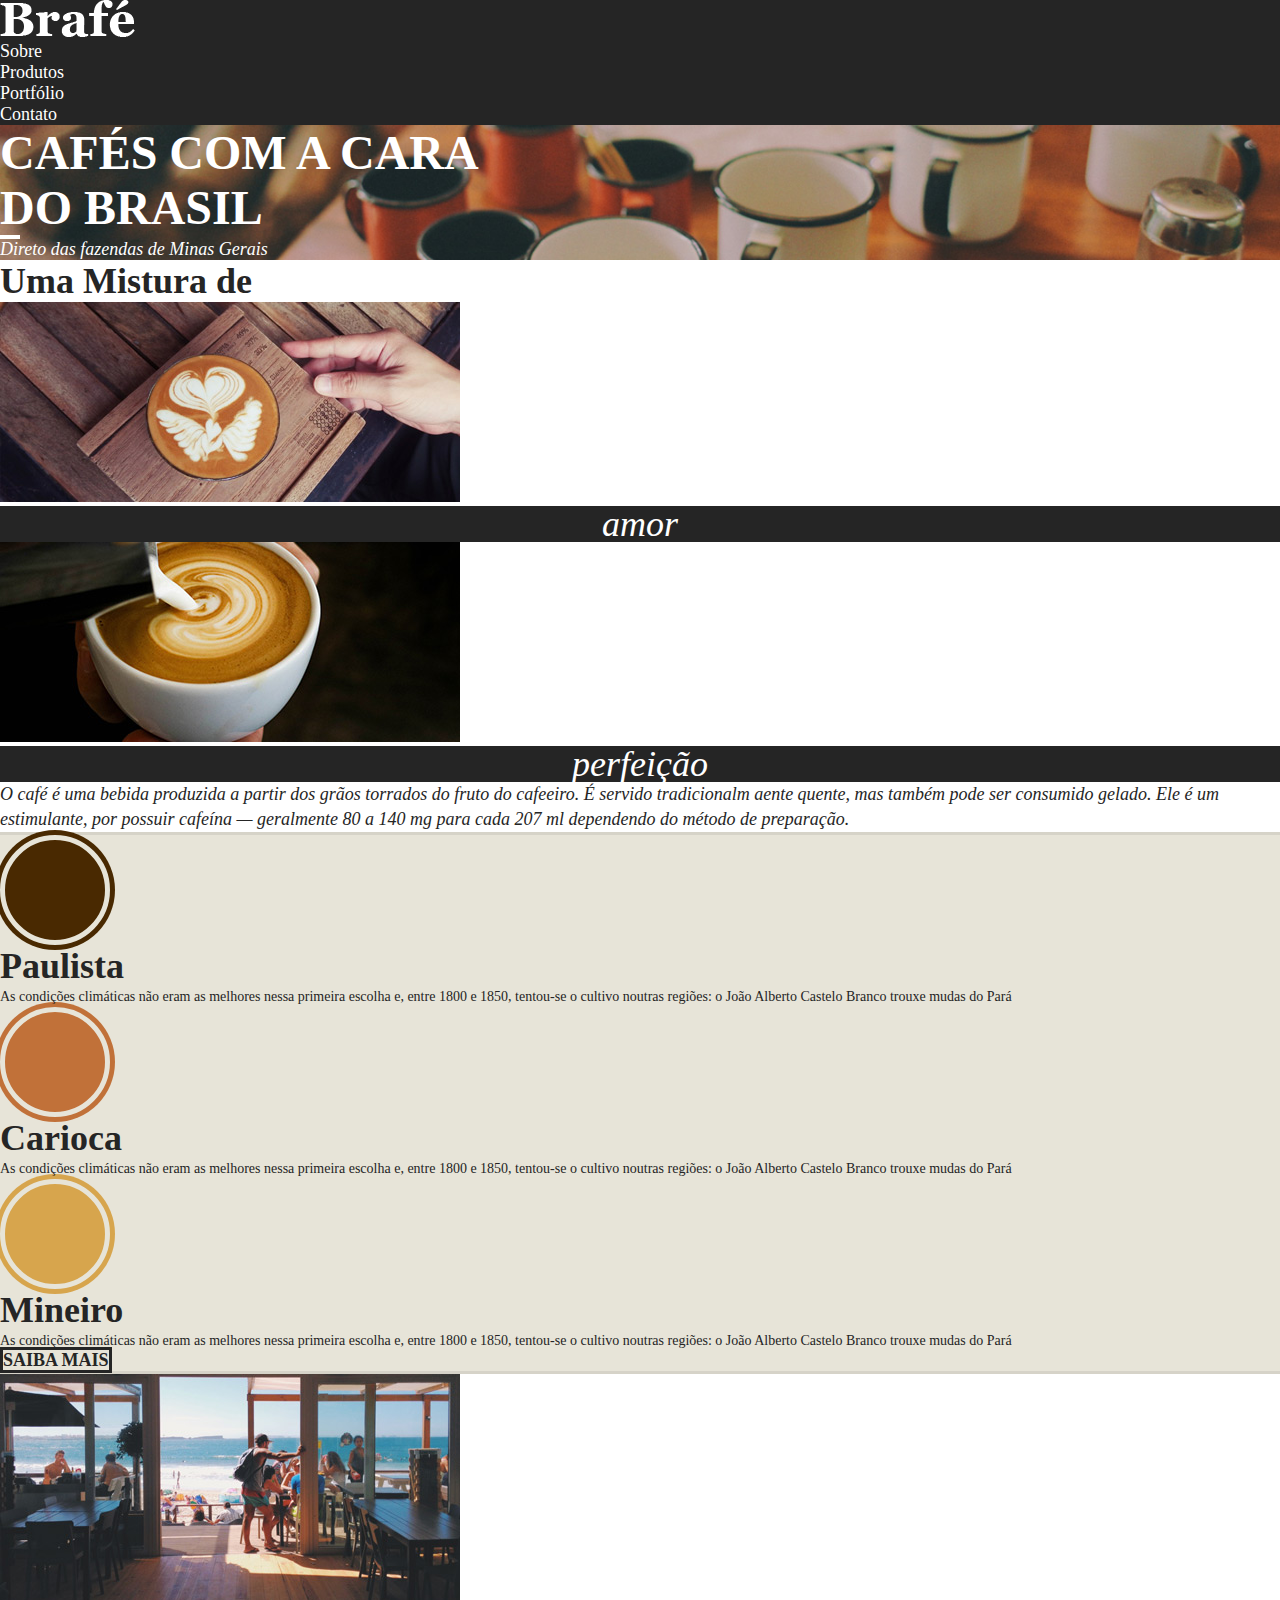
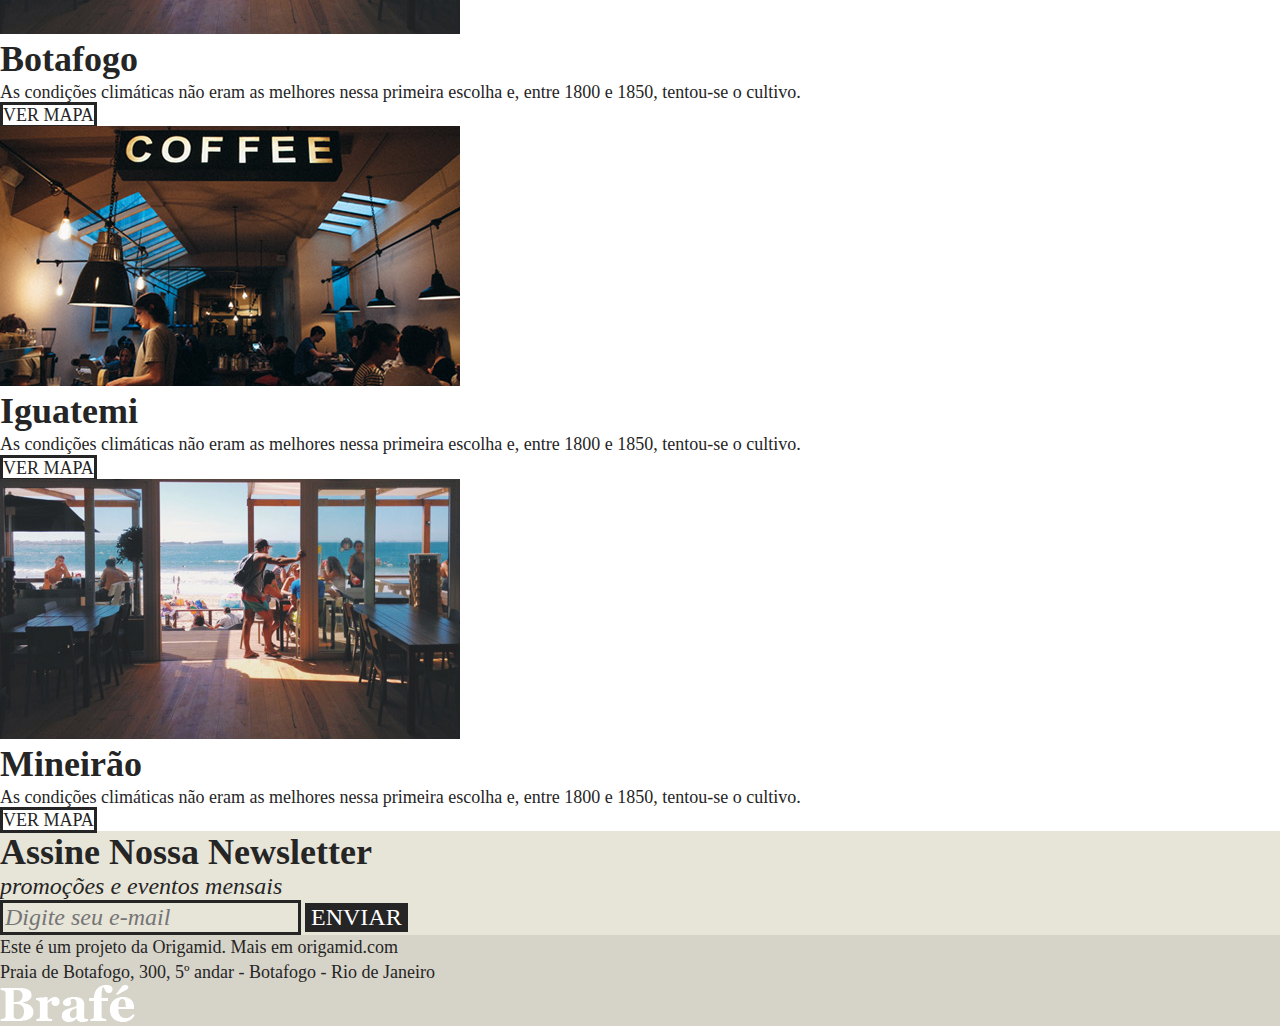
==== Brafe 01.4 Bootstrap/index.html @ a192ffce "Flexbox" ====
<!DOCTYPE html>
<html>
<head>
	<title>Brafé 1</title>
	<meta charset="utf-8">
	<meta name="viewport" content="width=device-width, initial-scale=1, shrink-to-fit=no">
	<link rel="stylesheet" type="text/css" href="css/style.css">
</head>
<body>
	
	<header class="menu">
		<div>
			<a class="menu-logo" href="#"><img src="img/brafe.png" alt="Brafé"></a>	
			<nav class="menu-nav">
				<ul>
					<li><a href="#">Sobre</a></li>
					<li><a href="#">Produtos</a></li>
					<li><a href="#">Portfólio</a></li>
					<li><a href="#">Contato</a></li>
				</ul>
			</nav>
		</div>
	</header>
	
	<main class="intro">
		<h1>Cafés com a cara<br>do Brasil</h1>
		<p>Direto das fazendas de Minas Gerais</p>
	</main>
	
	<section class="sobre">
		<h2>Uma Mistura de</h2>
		<div>
			<div class="sobre-item">
				<img src="img/cafe-1.jpg">
				<h3>amor</h3>
			</div>
			<div class="sobre-item">
				<img src="img/cafe-2.jpg">
				<h3>perfeição</h3>
			</div>
		</div>
		<p>O café é uma bebida produzida a partir dos grãos torrados do fruto do cafeeiro. É servido tradicionalm
aente quente, mas também pode ser consumido gelado. Ele é um estimulante, por possuir cafeína — geralmente 80 a 140 mg para cada 207 ml dependendo do método de preparação.</p>
	</section>
	
	<section class="produtos">
		<div>
			<div class="produtos-item">
				<h2 class="produtos-paulista">Paulista</h2>
				<p>As condições climáticas não eram as melhores nessa primeira escolha e, entre 1800 e 1850, tentou-se o cultivo noutras regiões: o João Alberto Castelo Branco trouxe mudas do Pará</p>
			</div>
			<div class="produtos-item">
				<h2 class="produtos-carioca">Carioca</h2>
				<p>As condições climáticas não eram as melhores nessa primeira escolha e, entre 1800 e 1850, tentou-se o cultivo noutras regiões: o João Alberto Castelo Branco trouxe mudas do Pará</p>
			</div>
			<div class="produtos-item">
				<h2 class="produtos-mineiro">Mineiro</h2>
				<p>As condições climáticas não eram as melhores nessa primeira escolha e, entre 1800 e 1850, tentou-se o cultivo noutras regiões: o João Alberto Castelo Branco trouxe mudas do Pará</p>
			</div>
		</div>
		<a class="produtos-btn" href="#">Saiba Mais</a>
	</section>
	
	<section class="locais">
		<div class="locais-item">
			<img src="img/botafogo.jpg" alt="Brafé unidade Botafogo">
			<div>
				<h2>Botafogo</h2>
				<p>As condições climáticas não eram as melhores nessa primeira escolha e, entre 1800 e 1850, tentou-se o cultivo.</p>
				<a href="#">Ver Mapa</a>
			</div>
		</div>
		
		<div class="locais-item">
			<img src="img/iguatemi.jpg" alt="Brafé unidade Iguatemi">
			<div>
				<h2>Iguatemi</h2>
				<p>As condições climáticas não eram as melhores nessa primeira escolha e, entre 1800 e 1850, tentou-se o cultivo.</p>
				<a href="#">Ver Mapa</a>
			</div>
		</div>
		
		<div class="locais-item">
			<img src="img/botafogo.jpg" alt="Brafé unidade Mineirão">
			<div>
				<h2>Mineirão</h2>
				<p>As condições climáticas não eram as melhores nessa primeira escolha e, entre 1800 e 1850, tentou-se o cultivo.</p>
				<a href="#">Ver Mapa</a>
			</div>
		</div>
	
	</section>
	
	<section class="assine">
		<div>
			<div class="assine-info">
				<h2>Assine Nossa Newsletter</h2>
				<p>promoções e eventos mensais</p>
			</div>
			<form>
				<label>E-mail</label>
				<input type="text" placeholder="Digite seu e-mail">
				<button type="submit">Enviar</button>
			</form>
		</div>
	</section>
	
	<footer class="footer">
		<div>
			<p>Este é um projeto da Origamid. Mais em origamid.com<br>Praia de Botafogo, 300, 5º andar - Botafogo - Rio de Janeiro</p>
			<img src="img/brafe.png" alt="Brafé">
		</div>
	</footer>
	
</body>
</html>
---- Brafe 01.4 Bootstrap/css/style.css ----
/* Reset */

body, h1, h2, h3, p, ul {
	padding: 0px;
	margin: 0px;
}

body {
	font-family: Georgia, serif;
	color: #252525;
}

* {
	box-sizing: border-box;
}

/* Menu */

.menu {
	background: #252525;
}

.menu-nav a {
	text-decoration: none;
	color: #fff;
	font-size: 1.125em;
}

/* Intro */

.intro {
	background: url('../img/bg-intro.jpg') no-repeat center center;
	background-size: cover;
	color: #fff;
}

.intro h1 {
	text-transform: uppercase;
	font-size: 3em;
}

.intro h1::after {
	content: '';
	display: block;
	width: 20px;
	height: 4px;
	background: #fff;
}

.intro p {
	font-style: italic;
	font-size: 1.125em;
}

/* Sobre */

.sobre h2 {
	font-size: 2.25em;
}

.sobre-item h3 {
	font-size: 2.25em;
	line-height: 1em;
	background: #252525;
	color: #fff;
	font-style: italic;
	font-weight: normal;
	text-align: center;
	position: relative;
}

.sobre > p {
	font-size: 1.125em;
	line-height: 1.4em;
	font-style: italic;
}

/* Produtos */

.produtos {
	background: #e7e4d8;
	border-top: 3px solid #d6d3c8;
	border-bottom: 3px solid #d6d3c8;
}

.produtos-item h2 {
	font-size: 2.25em;
}

.produtos-item h2::before {
	content: '';
	display: block;
	width: 100px;
	height: 100px;
	background: currentColor;
	border-radius: 50%;
	border: 5px solid #e7e4d8;
	box-shadow: 0 0 0 5px currentColor;
}

h2.produtos-paulista::before {
	color: #492901;
}

h2.produtos-carioca::before {
	color: #c17139;
}

h2.produtos-mineiro::before {
	color: #d7a54d;
}

.produtos-item p {
	font-size: 0.875em;
	line-height: 1.4em;
}

.produtos-btn {
	border: 3px solid #252525;
	color: #252525;
	text-decoration: none;
	text-align: center;
	font-size: 1.125em;
	font-weight: bold;
	text-transform: uppercase;
}

/* Locais */

.locais-item h2 {
	font-size: 2.25em;
}

.locais-item p {
	font-size: 1.125em;
	line-height: 1.4em;
}

.locais-item a {
	font-size: 1.125em;
	text-transform: uppercase;
	text-decoration: none;
	border: 3px solid;
	color: #252525;
}

/* Assine */

.assine {
	background: #e7e4d8;
}

.assine-info h2 {
	font-size: 2.25em;
}

.assine-info p {
	font-size: 1.5em;
	font-style: italic;
}

.assine form label {
	display: none;
}

.assine input {
	border: 3px solid #252525;
	background: none;
	font-size: 1.5em;
	font-style: italic;
	font-family: Georgia, serif;
}

.assine button {
	background: #252525;
	border: none;
	font-family: Georgia, serif;
	text-transform: uppercase;
	font-size: 1.5em;
	color: #fff;
	cursor: pointer;
}

/*Footer*/

.footer {
	background: #d6d3c8;
}

.footer p {
	font-size: 1.125em;
	line-height: 1.4em;
}
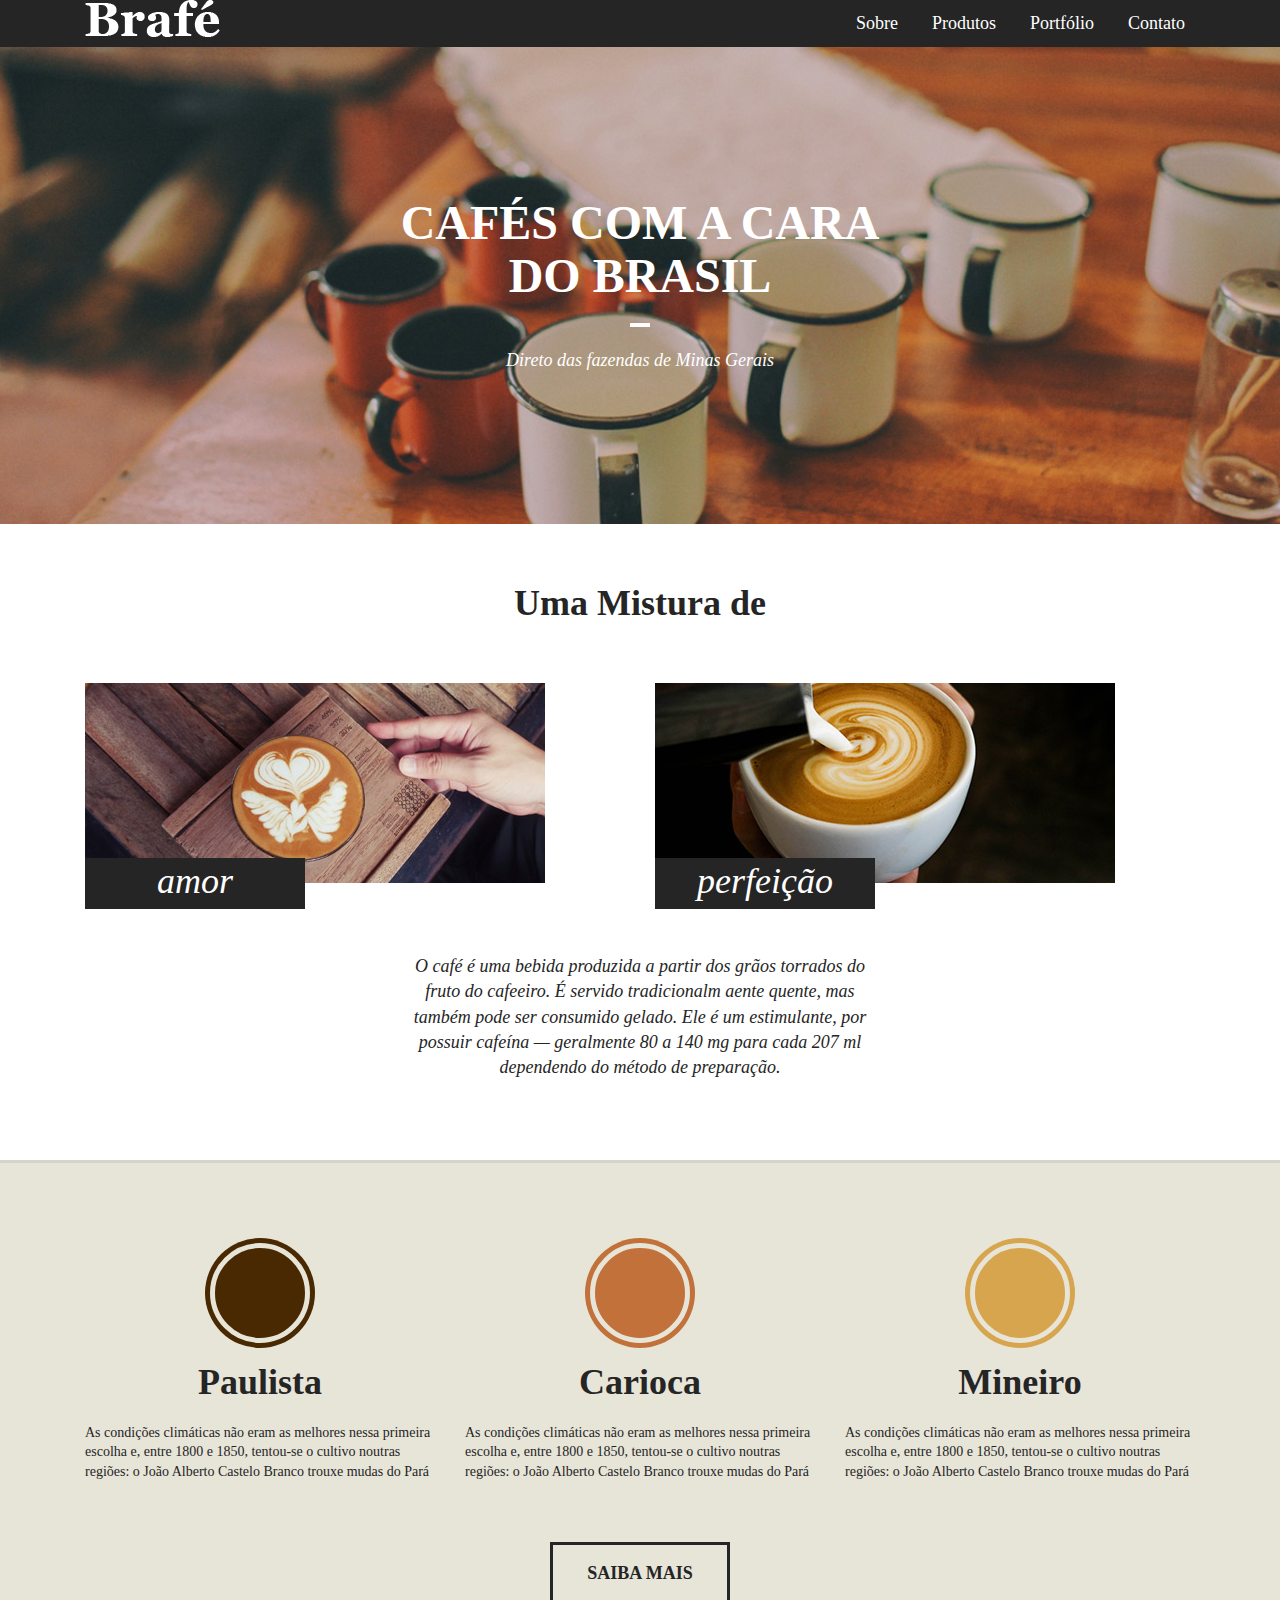
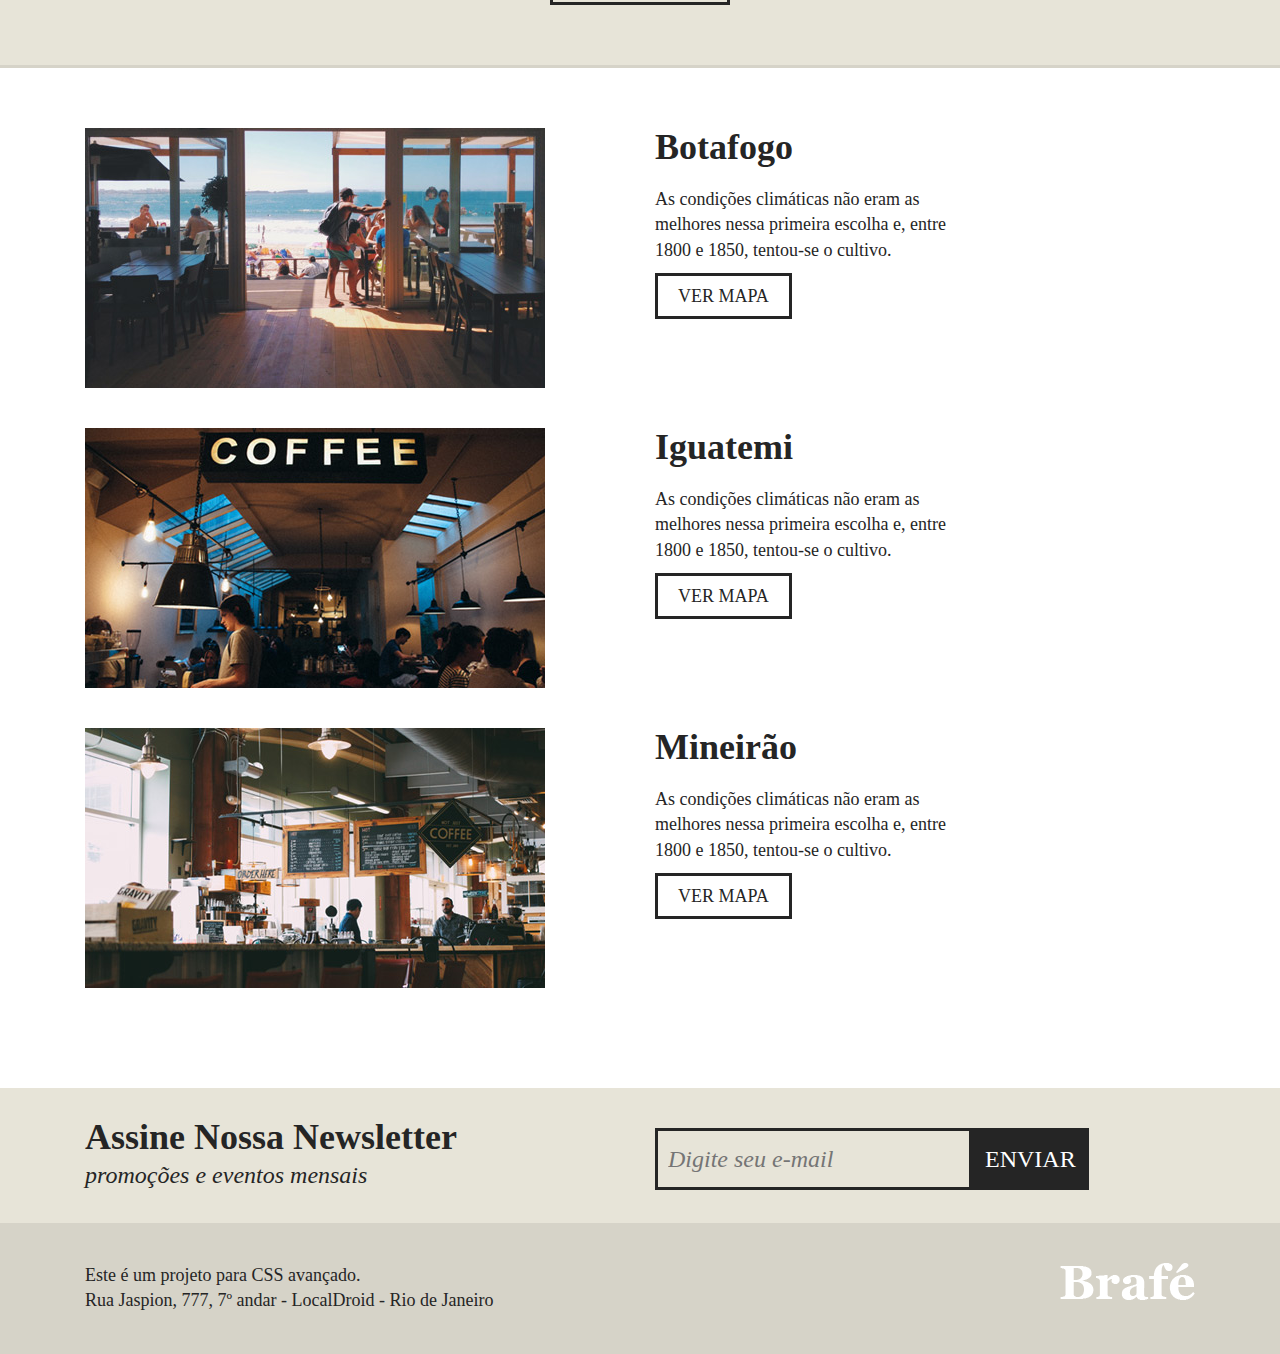
==== commit 61d0c450: "Adicionado projeto feito com bootstrap e segunda página do Brafé com CSS Puro" ====
--- a/Brafe 01.4 Bootstrap/index.html
+++ b/Brafe 01.4 Bootstrap/index.html
@@ -4,21 +4,24 @@
 	<title>Brafé 1</title>
 	<meta charset="utf-8">
 	<meta name="viewport" content="width=device-width, initial-scale=1, shrink-to-fit=no">
+	<link rel="stylesheet" type="text/css" href="css/bootstrap.min.css">
 	<link rel="stylesheet" type="text/css" href="css/style.css">
 </head>
 <body>
 	
 	<header class="menu">
-		<div>
-			<a class="menu-logo" href="#"><img src="img/brafe.png" alt="Brafé"></a>	
-			<nav class="menu-nav">
-				<ul>
-					<li><a href="#">Sobre</a></li>
-					<li><a href="#">Produtos</a></li>
-					<li><a href="#">Portfólio</a></li>
-					<li><a href="#">Contato</a></li>
-				</ul>
-			</nav>
+		<div class="container">
+			<div class="row">
+				<a class="menu-logo col-sm-4" href="#"><img src="img/brafe.png" alt="Brafé"></a>	
+				<nav class="menu-nav col-sm-8">
+					<ul>
+						<li><a href="#">Sobre</a></li>
+						<li><a href="#">Produtos</a></li>
+						<li><a href="#">Portfólio</a></li>
+						<li><a href="#">Contato</a></li>
+					</ul>
+				</nav>
+			</div>
 		</div>
 	</header>
 	
@@ -27,14 +30,14 @@
 		<p>Direto das fazendas de Minas Gerais</p>
 	</main>
 	
-	<section class="sobre">
+	<section class="sobre container">
 		<h2>Uma Mistura de</h2>
-		<div>
-			<div class="sobre-item">
+		<div class="row">
+			<div class="col-sm sobre-item">
 				<img src="img/cafe-1.jpg">
 				<h3>amor</h3>
 			</div>
-			<div class="sobre-item">
+			<div class="col-sm sobre-item">
 				<img src="img/cafe-2.jpg">
 				<h3>perfeição</h3>
 			</div>
@@ -44,45 +47,56 @@
 	</section>
 	
 	<section class="produtos">
-		<div>
-			<div class="produtos-item">
-				<h2 class="produtos-paulista">Paulista</h2>
-				<p>As condições climáticas não eram as melhores nessa primeira escolha e, entre 1800 e 1850, tentou-se o cultivo noutras regiões: o João Alberto Castelo Branco trouxe mudas do Pará</p>
+		<div class="container">
+			<div class="row">
+				<div class="produtos-item col-sm">
+					<h2 class="produtos-paulista">Paulista</h2>
+					<p>As condições climáticas não eram as melhores nessa primeira escolha e, entre 1800 e 1850, tentou-se o cultivo noutras regiões: o João Alberto Castelo Branco trouxe mudas do Pará</p>
+				</div>
+				<div class="produtos-item col-sm">
+					<h2 class="produtos-carioca">Carioca</h2>
+					<p>As condições climáticas não eram as melhores nessa primeira escolha e, entre 1800 e 1850, tentou-se o cultivo noutras regiões: o João Alberto Castelo Branco trouxe mudas do Pará</p>
+				</div>
+				<div class="produtos-item col-sm">
+					<h2 class="produtos-mineiro">Mineiro</h2>
+					<p>As condições climáticas não eram as melhores nessa primeira escolha e, entre 1800 e 1850, tentou-se o cultivo noutras regiões: o João Alberto Castelo Branco trouxe mudas do Pará</p>
+				</div>
 			</div>
-			<div class="produtos-item">
-				<h2 class="produtos-carioca">Carioca</h2>
-				<p>As condições climáticas não eram as melhores nessa primeira escolha e, entre 1800 e 1850, tentou-se o cultivo noutras regiões: o João Alberto Castelo Branco trouxe mudas do Pará</p>
-			</div>
-			<div class="produtos-item">
-				<h2 class="produtos-mineiro">Mineiro</h2>
-				<p>As condições climáticas não eram as melhores nessa primeira escolha e, entre 1800 e 1850, tentou-se o cultivo noutras regiões: o João Alberto Castelo Branco trouxe mudas do Pará</p>
-			</div>
+			<a class="produtos-btn" href="#">Saiba Mais</a>
 		</div>
-		<a class="produtos-btn" href="#">Saiba Mais</a>
 	</section>
 	
-	<section class="locais">
-		<div class="locais-item">
-			<img src="img/botafogo.jpg" alt="Brafé unidade Botafogo">
-			<div>
+
+
+
+	<section class="locais container">
+		<div class="locais-item row">
+			<div class="col-sm">
+				<img src="img/botafogo.jpg" alt="Brafé unidade Botafogo">
+			</div>
+			<div class="col-sm">
 				<h2>Botafogo</h2>
 				<p>As condições climáticas não eram as melhores nessa primeira escolha e, entre 1800 e 1850, tentou-se o cultivo.</p>
 				<a href="#">Ver Mapa</a>
 			</div>
 		</div>
 		
-		<div class="locais-item">
-			<img src="img/iguatemi.jpg" alt="Brafé unidade Iguatemi">
-			<div>
+		<div class="locais-item row">
+			<div class="col-sm">
+				<img src="img/iguatemi.jpg" alt="Brafé unidade Iguatemi">
+			</div>
+			<div class="col-sm">
 				<h2>Iguatemi</h2>
 				<p>As condições climáticas não eram as melhores nessa primeira escolha e, entre 1800 e 1850, tentou-se o cultivo.</p>
 				<a href="#">Ver Mapa</a>
 			</div>
 		</div>
 		
-		<div class="locais-item">
-			<img src="img/botafogo.jpg" alt="Brafé unidade Mineirão">
-			<div>
+		<div class="locais-item row">
+			<div class="col-sm">
+				<img src="img/mineirao.jpg" alt="Brafé unidade Mineirão">
+			</div>	
+			<div class="col-sm">
 				<h2>Mineirão</h2>
 				<p>As condições climáticas não eram as melhores nessa primeira escolha e, entre 1800 e 1850, tentou-se o cultivo.</p>
 				<a href="#">Ver Mapa</a>
@@ -92,23 +106,29 @@
 	</section>
 	
 	<section class="assine">
-		<div>
-			<div class="assine-info">
-				<h2>Assine Nossa Newsletter</h2>
-				<p>promoções e eventos mensais</p>
+		<div class="container">
+			<div class="row">
+				<div class="assine-info col-sm">
+					<h2>Assine Nossa Newsletter</h2>
+					<p>promoções e eventos mensais</p>
+				</div>
+				<form class="col-sm"> 
+					<label>E-mail</label>
+					<input type="text" placeholder="Digite seu e-mail">
+					<button type="submit">Enviar</button>
+				</form>
 			</div>
-			<form>
-				<label>E-mail</label>
-				<input type="text" placeholder="Digite seu e-mail">
-				<button type="submit">Enviar</button>
-			</form>
 		</div>
 	</section>
 	
 	<footer class="footer">
-		<div>
-			<p>Este é um projeto da Origamid. Mais em origamid.com<br>Praia de Botafogo, 300, 5º andar - Botafogo - Rio de Janeiro</p>
-			<img src="img/brafe.png" alt="Brafé">
+		<div class="container">
+			<div class="row">
+				<p class="col-sm-8">Este é um projeto para CSS avançado.<br>Rua Jaspion, 777, 7º andar - LocalDroid - Rio de Janeiro</p>
+				<div class="col-sm">
+					<img src="img/brafe.png" alt="Brafé">
+				</div>
+			</div>
 		</div>
 	</footer>
 	
--- a/Brafe 01.4 Bootstrap/css/style.css
+++ b/Brafe 01.4 Bootstrap/css/style.css
@@ -14,6 +14,11 @@
 	box-sizing: border-box;
 }
 
+img {
+	display: block;
+	max-width: 100%;
+}
+
 /* Menu */
 
 .menu {
@@ -24,6 +29,31 @@
 	text-decoration: none;
 	color: #fff;
 	font-size: 1.125em;
+}
+
+.menu-nav ul {
+	float: right;
+	list-style: none;
+}
+
+.menu-nav ul li {
+	display: inline-block;
+}
+
+.menu-nav ul li a {
+	display: inline-block;
+	padding: 10px;
+	margin-left: 10px;
+}
+
+@media (max-width: 768px) {
+	.menu-nav ul {
+		float: none;
+	}
+	.menu-nav ul li a {
+		padding-left: 0px;
+		margin-left: 0px;
+	}
 }
 
 /* Intro */
@@ -32,11 +62,14 @@
 	background: url('../img/bg-intro.jpg') no-repeat center center;
 	background-size: cover;
 	color: #fff;
+	padding: 150px 0;
+	text-align: center;
 }
 
 .intro h1 {
 	text-transform: uppercase;
 	font-size: 3em;
+	font-weight: bold;
 }
 
 .intro h1::after {
@@ -45,6 +78,7 @@
 	width: 20px;
 	height: 4px;
 	background: #fff;
+	margin: 20px auto;
 }
 
 .intro p {
@@ -52,10 +86,24 @@
 	font-size: 1.125em;
 }
 
+@media (max-width: 768px) {
+	.intro {
+		padding: 60px 0;
+	}
+}
+
 /* Sobre */
 
+.sobre {
+	padding-bottom: 60px;
+	padding-top: 60px;
+}
+
 .sobre h2 {
 	font-size: 2.25em;
+	text-align: center;
+	margin-bottom: 60px;
+	font-weight: bold;
 }
 
 .sobre-item h3 {
@@ -67,12 +115,18 @@
 	font-weight: normal;
 	text-align: center;
 	position: relative;
+	width: 220px;
+	padding: 5px 0 10px 0;
+	top: -25px;
 }
 
 .sobre > p {
 	font-size: 1.125em;
 	line-height: 1.4em;
 	font-style: italic;
+	max-width: 460px;
+	text-align: center;
+	margin: 20px auto;
 }
 
 /* Produtos */
@@ -81,10 +135,18 @@
 	background: #e7e4d8;
 	border-top: 3px solid #d6d3c8;
 	border-bottom: 3px solid #d6d3c8;
+	padding: 60px 0;
+}
+
+.produtos-item {
+	margin-bottom: 40px;
 }
 
 .produtos-item h2 {
 	font-size: 2.25em;
+	text-align: center;
+	margin-bottom: 20px;
+	font-weight: bold;
 }
 
 .produtos-item h2::before {
@@ -96,6 +158,7 @@
 	border-radius: 50%;
 	border: 5px solid #e7e4d8;
 	box-shadow: 0 0 0 5px currentColor;
+	margin: 20px auto;
 }
 
 h2.produtos-paulista::before {
@@ -123,17 +186,41 @@
 	font-size: 1.125em;
 	font-weight: bold;
 	text-transform: uppercase;
-}
+	width: 180px;
+	display: block;
+	margin: 20px auto 0 auto;
+	padding: 15px 0;
+}
+
+.produtos-btn:hover {
+	text-decoration: none;
+	color: #C17139;
+	border-color: #c17139;
+}
+
 
 /* Locais */
 
+.locais {
+	padding-bottom: 60px;
+	padding-top: 60px;
+}
+
+.locais-item {
+	margin-bottom: 40px;
+}
+
 .locais-item h2 {
 	font-size: 2.25em;
+	margin-bottom: 20px;
+	font-weight: bold;
 }
 
 .locais-item p {
 	font-size: 1.125em;
 	line-height: 1.4em;
+	max-width: 320px;
+	margin-bottom: 20px;
 }
 
 .locais-item a {
@@ -142,21 +229,32 @@
 	text-decoration: none;
 	border: 3px solid;
 	color: #252525;
+	padding: 10px 20px;
 }
 
 /* Assine */
 
 .assine {
 	background: #e7e4d8;
+	padding-bottom: 30px;
+	padding-top: 30px;
 }
 
 .assine-info h2 {
 	font-size: 2.25em;
+	font-weight: bold;
 }
 
 .assine-info p {
 	font-size: 1.5em;
 	font-style: italic;
+}
+
+.assine form {
+	margin-top: 10px;
+	display: flex;
+	flex-wrap: wrap;
+	align-content: flex-start;
 }
 
 .assine form label {
@@ -169,6 +267,8 @@
 	font-size: 1.5em;
 	font-style: italic;
 	font-family: Georgia, serif;
+	align-self: flex-start;
+	padding: 10px;
 }
 
 .assine button {
@@ -179,15 +279,32 @@
 	font-size: 1.5em;
 	color: #fff;
 	cursor: pointer;
+	align-self: flex-start;
+	padding: 13px;
+
 }
 
 /*Footer*/
 
 .footer {
 	background: #d6d3c8;
+	padding-top: 40px;
+	padding-bottom: 40px;
 }
 
 .footer p {
 	font-size: 1.125em;
 	line-height: 1.4em;
+}
+
+.footer img {
+	float: right;
+}
+
+@media (max-width: 768px) {
+	.footer img {
+		float: none;
+		margin-top: 20px;
+	}
+
 }